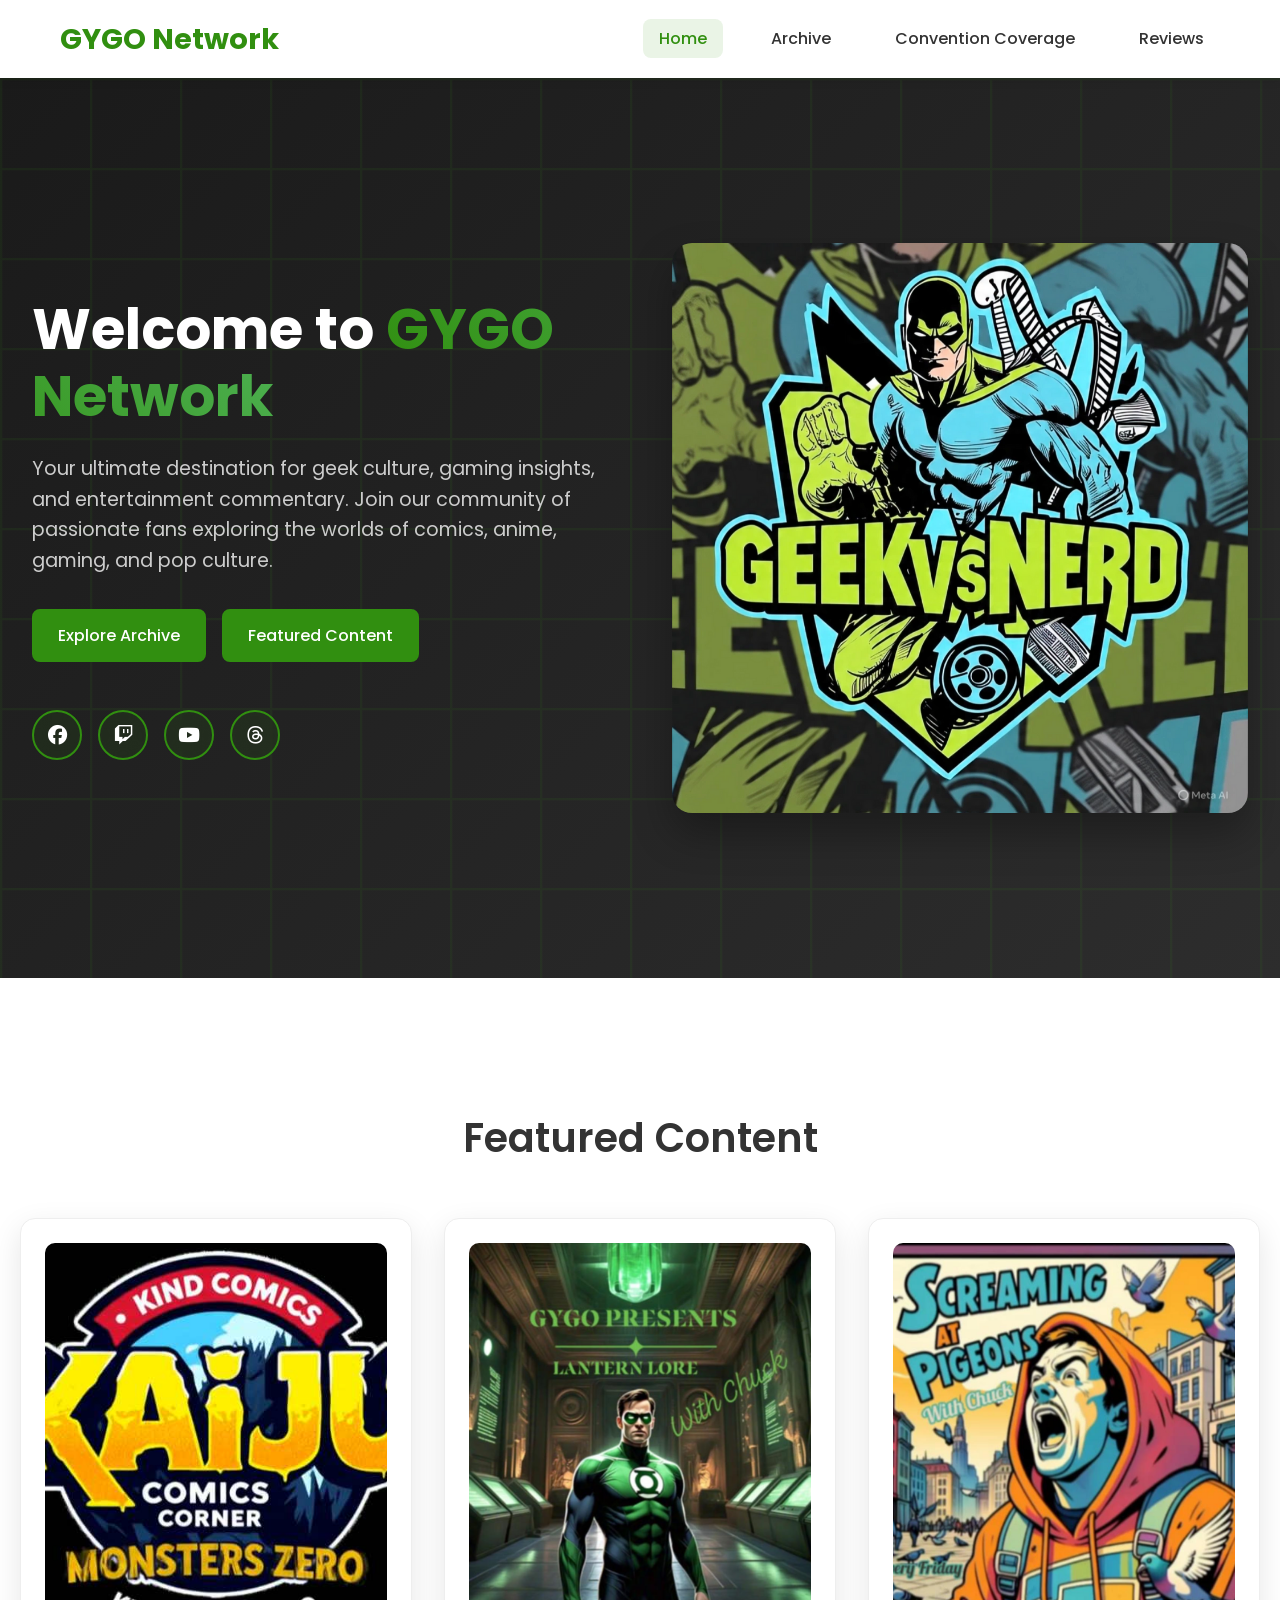
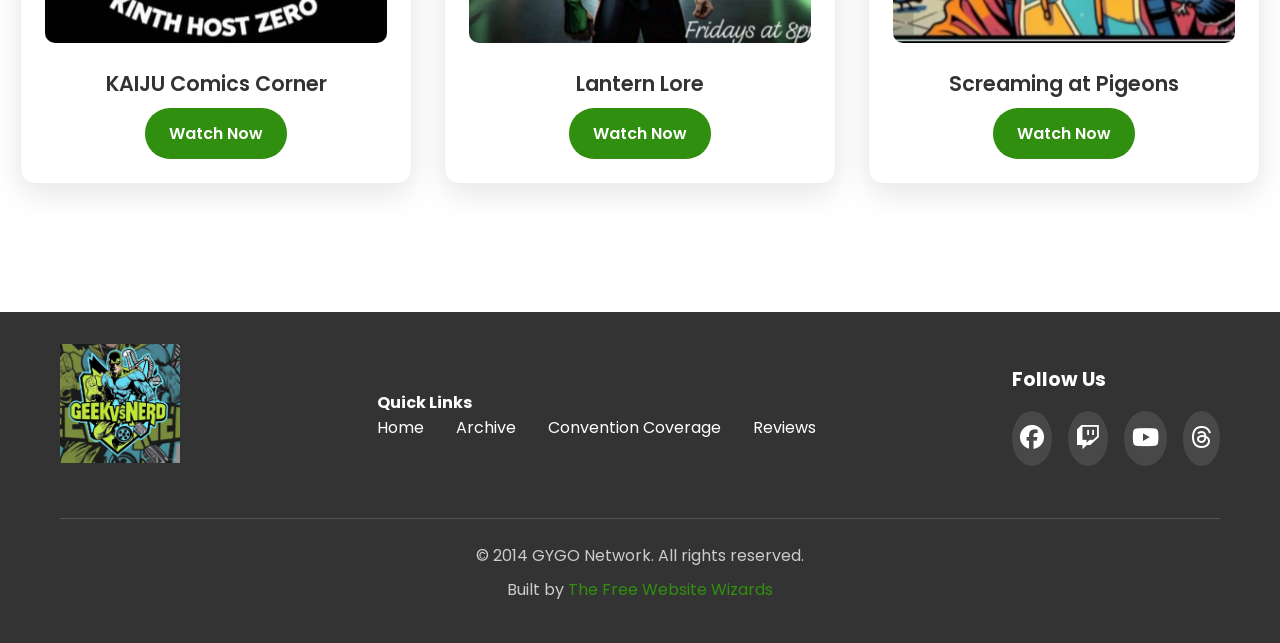
==== index.html @ 62511064 "Website Done" ====
<!DOCTYPE html>
<html lang="en">
<head>
    <meta charset="UTF-8">
    <meta name="viewport" content="width=device-width, initial-scale=1.0">
    <title>GYGO Network - Podcasts • Reviews • Conventions</title>
    <link rel="stylesheet" href="styles.css">
    <link href="https://fonts.googleapis.com/css2?family=Poppins:wght@300;400;600;700&display=swap" rel="stylesheet">
    <!-- Font Awesome 6 Free (brands + solid) -->
    <link href="https://cdnjs.cloudflare.com/ajax/libs/font-awesome/6.5.2/css/all.min.css" rel="stylesheet">
</head>
<body>
    <!-- Header -->
    <header class="header">
        <div class="container">
            <div class="logo">
                <h1>GYGO Network</h1>
            </div>
            <nav class="nav">
                <ul class="nav-list">
                    <li><a href="index.html" class="nav-link active">Home</a></li>
                    <li><a href="archive.html" class="nav-link">Archive</a></li>
                    <li><a href="conventions.html" class="nav-link">Convention Coverage</a></li>
                    <li><a href="reviews.html" class="nav-link">Reviews</a></li>
                </ul>
            </nav>
            <div class="hamburger">
                <span></span>
                <span></span>
                <span></span>
            </div>
        </div>
    </header>

    <!-- Hero Section -->
    <section class="hero">
        <div class="hero-container">
            <div class="hero-left">
                <div class="hero-content">
                    <h1>Welcome to <span class="highlight">GYGO Network</span></h1>
                    <p>Your ultimate destination for geek culture, gaming insights, and entertainment commentary. Join our community of passionate fans exploring the worlds of comics, anime, gaming, and pop culture.</p>
                    <div class="cta-buttons">
                        <a href="archive.html" class="btn btn-primary">Explore Archive</a>
                        <a href="#featured" class="btn btn-secondary">Featured Content</a>
                    </div>
                    <div class="hero-social">
                        <a href="https://www.facebook.com/gygonetwork" target="_blank"><i class="fab fa-facebook"></i></a>
                        <a href="https://www.twitch.tv/gygonetwork" target="_blank"><i class="fab fa-twitch"></i></a>
                        <a href="https://www.youtube.com/@GYGONetwork" target="_blank"><i class="fab fa-youtube"></i></a>
                        <a href="https://www.threads.com/@gygostudio" target="_blank"><i class="fab fa-threads"></i></a>
                    </div>
                </div>
            </div>
            <div class="hero-right">
                <img src="assets/hero.png" alt="GYGO Network Hero" class="hero-image">
            </div>
        </div>
    </section>

    <!-- Featured Section -->
    <section id="featured" class="featured">
        <div class="container">
            <h2>Featured Content</h2>
            <div class="featured-grid">
                <div class="featured-card">
                    <div class="card-image">
                        <img src="assets/1.png" alt="KAIJU Comics Corner">
                    </div>
                    <h3>KAIJU Comics Corner</h3>
                    <a href="#" class="card-link">Watch Now</a>
                </div>
                <div class="featured-card">
                    <div class="card-image">
                        <img src="assets/2.png" alt="Lantern Lore">
                    </div>
                    <h3>Lantern Lore</h3>
                    <a href="#" class="card-link">Watch Now</a>
                </div>
                <div class="featured-card">
                    <div class="card-image">
                        <img src="assets/3.png" alt="Screaming at Pigeons">
                    </div>
                    <h3>Screaming at Pigeons</h3>
                    <a href="#" class="card-link">Watch Now</a>
                </div>
            </div>
        </div>
    </section>

    <!-- Footer -->
    <footer class="footer">
        <div class="container">
            <div class="footer-content">
                <div class="footer-hero">
                    <img src="assets/hero.png" alt="GYGO Network" class="footer-logo">
                </div>
                <div class="footer-links">
                    <h4>Quick Links</h4>
                    <nav class="footer-nav">
                        <a href="index.html">Home</a>
                        <a href="archive.html">Archive</a>
                        <a href="conventions.html">Convention Coverage</a>
                        <a href="reviews.html">Reviews</a>
                    </nav>
                </div>
                <div class="footer-social">
                    <h4>Follow Us</h4>
                    <div class="social-icons">
                        <a href="https://www.facebook.com/gygonetwork" target="_blank"><i class="fab fa-facebook"></i></a>
                        <a href="https://www.twitch.tv/gygonetwork" target="_blank"><i class="fab fa-twitch"></i></a>
                        <a href="https://www.youtube.com/@GYGONetwork" target="_blank"><i class="fab fa-youtube"></i></a>
                        <a href="https://www.threads.com/@gygostudio" target="_blank"><i class="fab fa-threads"></i></a>
                    </div>
                </div>
            </div>
            <div class="footer-bottom">
                <p>&copy; 2014 GYGO Network. All rights reserved.</p>
                <p class="footer-attribution">Built by <a href="https://thefreewebsitewizards.com/?fbclid=PAZXh0bgNhZW0CMTEAAad0Jm-GNlXnPPJ1LVG1DBVBoUGdRHC5m3FFwUqGHjUfujAnDPDhsINN8mAv1A_aem_owWh2qpkEErFPYCqV9cPEg" target="_blank">The Free Website Wizards</a></p>
            </div>
        </div>
    </footer>

    <script src="script.js"></script>
</body>
</html>
---- styles.css ----
/* Ensure Font Awesome icons load properly */
@import url('https://cdnjs.cloudflare.com/ajax/libs/font-awesome/5.15.4/css/all.min.css');

/* Performance Optimizations */
.video-grid {
    contain: layout style paint;
    transform: translateZ(0); /* Force GPU acceleration */
}

.video-card {
    contain: layout style paint;
    will-change: transform;
    backface-visibility: hidden;
}

/* Video Thumbnail Styles */
.video-thumbnail {
    position: relative;
    width: 100%;
    height: 100%;
    cursor: pointer;
    border-radius: 8px;
    overflow: hidden;
    transition: transform 0.3s ease;
    background: #f0f0f0;
}

.video-thumbnail:hover {
    transform: scale(1.02);
}

.video-thumbnail img {
    width: 100%;
    height: 100%;
    object-fit: cover;
    display: block;
    transition: opacity 0.3s ease;
}

.play-button {
    position: absolute;
    top: 50%;
    left: 50%;
    transform: translate(-50%, -50%);
    opacity: 0.9;
    transition: all 0.3s ease;
    filter: drop-shadow(0 4px 8px rgba(0, 0, 0, 0.3));
    pointer-events: none;
}

.video-thumbnail:hover .play-button {
    opacity: 1;
    transform: translate(-50%, -50%) scale(1.1);
}

.play-button svg {
    width: 68px;
    height: 48px;
}

/* Fallback placeholder styles */
.video-placeholder-fallback {
    width: 100%;
    height: 100%;
    min-height: 200px;
    border-radius: 8px;
    overflow: hidden;
    transition: transform 0.3s ease;
}

.video-placeholder-fallback:hover {
    transform: scale(1.02);
}

/* Fade-in animation for filtered content */
@keyframes fadeIn {
    from {
        opacity: 0;
        transform: translateY(20px);
    }
    to {
        opacity: 1;
        transform: translateY(0);
    }
}

.fade-in {
    animation: fadeIn 0.3s ease-out;
}

/* Reset and Base Styles */
* {
    margin: 0;
    padding: 0;
    box-sizing: border-box;
}

body {
    font-family: 'Poppins', sans-serif;
    line-height: 1.6;
    color: #333;
    background-color: #ffffff;
}

.container {
    max-width: 1200px;
    margin: 0 auto;
    padding: 0 20px;
}

/* Header Styles */
.header {
    background-color: #ffffff;
    box-shadow: 0 2px 10px rgba(0, 0, 0, 0.1);
    position: sticky;
    top: 0;
    z-index: 1000;
}

.header .container {
    display: flex;
    justify-content: space-between;
    align-items: center;
    padding: 1rem 20px;
}

.logo h1 {
    color: #318f10;
    font-weight: 700;
    font-size: 1.8rem;
}

.nav-list {
    display: flex;
    list-style: none;
    gap: 2rem;
}

.nav-link {
    text-decoration: none;
    color: #333;
    font-weight: 500;
    transition: color 0.3s ease;
    padding: 0.5rem 1rem;
    border-radius: 8px;
}

.nav-link:hover,
.nav-link.active {
    color: #318f10;
    background-color: rgba(49, 143, 16, 0.1);
}

.hamburger {
    display: none;
    flex-direction: column;
    cursor: pointer;
    gap: 4px;
}

.hamburger span {
    width: 25px;
    height: 3px;
    background-color: #318f10;
    transition: 0.3s;
    border-radius: 2px;
}

/* Hero Section */
.hero {
    height: 100vh;
    background: linear-gradient(135deg, #1a1a1a 0%, #2d2d2d 100%);
    color: white;
    position: relative;
    overflow: hidden;
    display: flex;
    align-items: center;
}

.hero::before {
    content: '';
    position: absolute;
    top: 0;
    left: 0;
    right: 0;
    bottom: 0;
    background: url('data:image/svg+xml,<svg xmlns="http://www.w3.org/2000/svg" viewBox="0 0 100 100"><defs><pattern id="grid" width="10" height="10" patternUnits="userSpaceOnUse"><path d="M 10 0 L 0 0 0 10" fill="none" stroke="%23318f10" stroke-width="0.5" opacity="0.1"/></pattern></defs><rect width="100" height="100" fill="url(%23grid)"/></svg>');
    z-index: 1;
}

.hero-container {
    display: flex;
    width: 100%;
    height: 100%;
    position: relative;
    z-index: 2;
}

.hero-left {
    flex: 1;
    display: flex;
    align-items: center;
    justify-content: center;
    padding: 2rem;
}

.hero-right {
    flex: 1;
    display: flex;
    align-items: center;
    justify-content: center;
    padding: 2rem;
}

.hero-content {
    max-width: 600px;
    text-align: left;
}

.hero-content h1 {
    font-size: 3.5rem;
    font-weight: 700;
    margin-bottom: 1.5rem;
    line-height: 1.2;
}

.hero-content .highlight {
    background: linear-gradient(45deg, #318f10, #4CAF50);
    -webkit-background-clip: text;
    -webkit-text-fill-color: transparent;
    background-clip: text;
}

.hero-content p {
    font-size: 1.2rem;
    margin-bottom: 2rem;
    color: #cccccc;
    line-height: 1.6;
}

.cta-buttons {
    display: flex;
    gap: 1rem;
    margin-bottom: 3rem;
    flex-wrap: wrap;
}

.btn {
    padding: 1rem 2rem;
    border-radius: 50px;
    text-decoration: none;
    font-weight: 600;
    transition: all 0.3s ease;
    display: inline-block;
}

.btn-primary {
    background: #318f10;
    color: white;
    border: 2px solid #318f10;
}

.btn-primary:hover {
    background: transparent;
    transform: translateY(-3px);
    box-shadow: 0 10px 25px rgba(49, 143, 16, 0.3);
}

.btn-secondary {
    background: transparent;
    color: white;
    border: 2px solid #318f10;
}

.btn-secondary:hover {
    background: #318f10;
    transform: translateY(-3px);
    box-shadow: 0 10px 25px rgba(49, 143, 16, 0.3);
}

.hero-social {
    display: flex;
    gap: 1rem;
}

.hero-social a {
    display: flex;
    align-items: center;
    justify-content: center;
    width: 50px;
    height: 50px;
    background: rgba(49, 143, 16, 0.1);
    border: 2px solid #318f10;
    border-radius: 50%;
    color: white;
    text-decoration: none;
    transition: all 0.3s ease;
    backdrop-filter: blur(10px);
}

.hero-social a:hover {
    background: #318f10;
    transform: translateY(-3px);
    box-shadow: 0 10px 25px rgba(49, 143, 16, 0.3);
}

.hero-social i {
    font-size: 1.2rem;
}

.hero-image {
    max-width: 100%;
    height: auto;
    border-radius: 20px;
    box-shadow: 0 20px 40px rgba(0, 0, 0, 0.3);
}

/* Featured Section */
.featured {
    padding: 8rem 0 4rem;
    background-color: #ffffff;
}

.featured .container {
  max-width: 1600px !important;
}

.featured h2 {
    text-align: center;
    font-size: 2.5rem;
    color: #333;
    margin-bottom: 3rem;
    font-weight: 600;
}

.featured-grid {
    display: grid;
    grid-template-columns: repeat(auto-fit, minmax(300px, 1fr));
    gap: 2rem;
    margin-top: 2rem;
}

.featured-card {
    background: white;
    border-radius: 15px;
    overflow: hidden;
    box-shadow: 0 10px 30px rgba(0, 0, 0, 0.1);
    transition: all 0.3s ease;
    border: 1px solid #eee;
    text-align: center;
    padding: 1.5rem;
}

.featured-card:hover {
    transform: translateY(-10px);
    box-shadow: 0 20px 40px rgba(0, 0, 0, 0.15);
}

.card-image {
    margin-bottom: 1rem;
}

.card-image img {
    width: 100%;
    height: 400px;
    object-fit: cover;
    border-radius: 10px;
}

.featured-card h3 {
    font-size: 1.3rem;
    margin-bottom: 0.5rem;
    color: #333;
    font-weight: 600;
}

.featured-card p {
    color: #666;
    margin-bottom: 1rem;
    line-height: 1.6;
}

.card-link {
    background: #318f10;
    color: white;
    padding: 0.8rem 1.5rem;
    border-radius: 25px;
    text-decoration: none;
    font-weight: 600;
    transition: all 0.3s ease;
    display: inline-block;
}

.card-link:hover {
    background: #2a7a0e;
    transform: translateY(-2px);
    color: white;
}

.btn {
    display: inline-block;
    background-color: #318f10;
    color: #ffffff;
    padding: 0.75rem 1.5rem;
    text-decoration: none;
    border-radius: 8px;
    font-weight: 500;
    transition: all 0.3s ease;
    border: 2px solid #318f10;
}

.btn:hover {
    background-color: #2a7a0e;
    transform: translateY(-2px);
    box-shadow: 0 4px 15px rgba(49, 143, 16, 0.3);
}

/* Footer */
.footer {
    background-color: #333;
    color: #ffffff;
    padding: 2rem 0;
    margin-top: 4rem;
}

.footer-content {
    display: flex;
    justify-content: space-between;
    align-items: center;
    flex-wrap: wrap;
    gap: 1rem;
}

.footer-nav {
    display: flex;
    gap: 2rem;
}

.footer-nav a {
    color: #ffffff;
    text-decoration: none;
    transition: color 0.3s ease;
}

.footer-nav a:hover {
    color: #318f10;
}

.footer-logo {
    max-width: 120px;
    height: auto;
    margin-bottom: 1rem;
}

.footer-bottom {
    text-align: center;
    margin-top: 2rem;
    padding-top: 1rem;
    border-top: 1px solid #555;
}

.footer-bottom p {
    margin: 0.5rem 0;
    color: #ccc;
}

.footer-attribution a {
    color: #318f10;
    text-decoration: none;
}

.footer-attribution a:hover {
    color: #2a7a0e;
    text-decoration: underline;
}

.footer-social h4 {
    font-size: 1.2rem;
    margin-bottom: 1rem;
    color: #ffffff;
}

.social-icons {
    display: flex;
    gap: 1rem;
    justify-content: center;
}

.social-icons a {
    color: #ffffff;
    font-size: 1.5rem;
    transition: all 0.3s ease;
    padding: 0.5rem;
    border-radius: 50%;
    background-color: rgba(255, 255, 255, 0.1);
}

.social-icons a:hover {
    color: #318f10;
    background-color: rgba(49, 143, 16, 0.2);
    transform: translateY(-2px);
}

/* Mobile Responsive */
@media (max-width: 768px) {
    .hamburger {
        display: flex;
    }
    
    .nav {
        position: absolute;
        top: 100%;
        left: 0;
        width: 100%;
        background-color: #ffffff;
        box-shadow: 0 2px 10px rgba(0, 0, 0, 0.1);
        transform: translateY(-100%);
        opacity: 0;
        visibility: hidden;
        transition: all 0.3s ease;
    }
    
    .nav.active {
        transform: translateY(0);
        opacity: 1;
        visibility: visible;
    }
    
    .nav-list {
        flex-direction: column;
        padding: 1rem 0;
        gap: 0;
    }
    
    .nav-link {
        display: block;
        padding: 1rem 2rem;
        border-radius: 0;
    }
    
    .hero-container {
        flex-direction: column-reverse;
        text-align: center;
    }
    
    .hero-left, .hero-right {
        flex: none;
        padding: 1rem;
    }
    
    .hero-content {
        text-align: center;
        max-width: 100%;
    }
    
    .hero-content h1 {
        font-size: 2.5rem;
    }
    
    .hero-content p {
        font-size: 1rem;
    }
    
    .cta-buttons {
        justify-content: center;
    }
    
    .hero-social {
        justify-content: center;
    }
    
    .hero-image {
        max-width: 80%;
        margin-top: 2rem;
    }
    
    .hero-logo h1 {
        font-size: 2.5rem;
    }
    
    .tagline {
        font-size: 1.2rem;
    }
    
    .social-media {
        gap: 1rem;
    }
    
    .social-link {
        min-width: 100px;
        padding: 1rem;
    }
    
    .social-link i {
        font-size: 1.5rem;
    }
    
    .featured h2 {
        font-size: 2rem;
    }
    
    .featured-grid {
        grid-template-columns: 1fr;
        gap: 1.5rem;
    }
    
    .footer-content {
        flex-direction: column;
        text-align: center;
    }
    
    .footer-nav {
        flex-direction: column;
        gap: 1rem;
    }
    
    .footer-logo {
        max-width: 80px;
        margin-bottom: 0.5rem;
    }
    
    .footer-content {
        flex-direction: column;
        text-align: center;
        gap: 1.5rem;
    }
    
    .footer-social, .footer-links {
        text-align: center;
    }
}

@media (max-width: 480px) {
    .container {
        padding: 0 15px;
    }
    
    .hero {
        padding: 2rem 0;
        height: auto;
    }
    
    .hero-logo h1 {
        font-size: 2rem;
    }
    
    .tagline {
        font-size: 1rem;
    }
    
    .social-media {
        grid-template-columns: repeat(2, 1fr);
        gap: 1rem;
    }
    
    .featured {
        padding: 2rem 0;
    }
    
    .featured h2 {
        font-size: 1.8rem;
    }
}

/* Animation for hamburger menu */
.hamburger.active span:nth-child(1) {
    transform: rotate(45deg) translate(5px, 5px);
}

.hamburger.active span:nth-child(2) {
    opacity: 0;
}

.hamburger.active span:nth-child(3) {
    transform: rotate(-45deg) translate(7px, -6px);
}

/* Page Hero Styles */
.page-hero {
    background: linear-gradient(135deg, #318f10 0%, #2a7a0e 100%);
    color: #ffffff;
    padding: 3rem 0;
    text-align: center;
}

.page-hero h1 {
    font-size: 2.5rem;
    font-weight: 700;
    margin-bottom: 1rem;
}

.page-hero p {
    font-size: 1.2rem;
    opacity: 0.9;
}

/* Breadcrumb Styles */
.breadcrumb {
    background-color: #f8f9fa;
    padding: 1rem 0;
}

.breadcrumb-nav {
    display: flex;
    align-items: center;
    gap: 0.5rem;
    font-size: 0.9rem;
}

.breadcrumb-nav a {
    color: #318f10;
    text-decoration: none;
    transition: color 0.3s ease;
}

.breadcrumb-nav a:hover {
    color: #2a7a0e;
}

.breadcrumb-nav span {
    color: #666;
}

/* Archive Categories Styles */
.archive-categories {
    padding: 4rem 0;
}

.categories-grid {
    display: grid;
    grid-template-columns: repeat(auto-fit, minmax(280px, 1fr));
    gap: 2rem;
    margin-top: 2rem;
}

.category-card {
    background-color: #ffffff;
    border-radius: 12px;
    box-shadow: 0 4px 20px rgba(0, 0, 0, 0.1);
    padding: 2rem;
    text-align: center;
    text-decoration: none;
    color: #333;
    transition: all 0.3s ease;
    border: 2px solid transparent;
}

.category-card:hover {
    transform: translateY(-8px);
    box-shadow: 0 8px 30px rgba(49, 143, 16, 0.15);
    border-color: #318f10;
    color: #333;
}

.category-icon {
    width: 80px;
    height: 80px;
    background-color: #318f10;
    border-radius: 50%;
    display: flex;
    align-items: center;
    justify-content: center;
    margin: 0 auto 1.5rem;
    transition: all 0.3s ease;
}

.category-card:hover .category-icon {
    background-color: #2a7a0e;
    transform: scale(1.1);
}

.category-icon i {
    font-size: 2rem;
    color: #ffffff;
}

.category-card h3 {
    font-size: 1.5rem;
    font-weight: 600;
    margin-bottom: 1rem;
}

.category-card p {
    color: #666;
    margin-bottom: 1.5rem;
    line-height: 1.5;
}

.category-count {
    display: inline-block;
    background-color: #318f10;
    color: #ffffff;
    padding: 0.5rem 1rem;
    border-radius: 20px;
    font-size: 0.9rem;
    font-weight: 500;
}

.podcast-video-section {
    padding: 0 0 4rem;
}

/* Video Section Styles */
.video-section {
    padding: 4rem 0;
}

.video-grid {
    display: grid;
    grid-template-columns: repeat(auto-fit, minmax(350px, 1fr));
    gap: 2rem;
    margin-top: 2rem;
}

.video-card {
    background-color: #ffffff;
    border-radius: 12px;
    box-shadow: 0 4px 20px rgba(0, 0, 0, 0.1);
    overflow: hidden;
    transition: all 0.3s ease;
}

.video-card:hover {
    transform: translateY(-5px);
    box-shadow: 0 8px 30px rgba(49, 143, 16, 0.15);
}

.video-wrapper {
    position: relative;
    width: 100%;
    height: 200px;
}

.video-wrapper iframe {
    width: 100%;
    height: 100%;
    border: none;
}

.video-embed {
    position: relative;
    width: 100%;
    height: 200px;
    overflow: hidden;
}

.video-embed iframe {
    width: 100%;
    height: 100%;
    border: none;
    object-fit: cover;
}

.video-info {
    padding: 1.5rem;
}

.video-info h4 {
    font-size: 1.2rem;
    font-weight: 600;
    margin-bottom: 0.5rem;
    color: #333;
}

.video-date {
    color: #318f10;
    font-size: 0.9rem;
    font-weight: 500;
    margin-bottom: 1rem;
}

.video-description {
    color: #666;
    line-height: 1.5;
    margin-bottom: 1rem;
}

.video-stats {
    display: flex;
    gap: 1rem;
    font-size: 0.9rem;
    color: #666;
}

.video-stats span {
    display: flex;
    align-items: center;
    gap: 0.3rem;
}

/* Recent Episodes Styles */
.recent-episodes {
    background-color: #f8f9fa;
    padding: 4rem 0;
}

.recent-episodes h2 {
    text-align: center;
    font-size: 2rem;
    margin-bottom: 3rem;
    color: #333;
}

.episodes-grid {
    display: grid;
    grid-template-columns: repeat(auto-fit, minmax(300px, 1fr));
    gap: 2rem;
}

.episode-card {
    background-color: #ffffff;
    border-radius: 12px;
    box-shadow: 0 4px 20px rgba(0, 0, 0, 0.1);
    overflow: hidden;
    transition: all 0.3s ease;
}

.episode-card:hover {
    transform: translateY(-5px);
    box-shadow: 0 8px 30px rgba(49, 143, 16, 0.15);
}

.episode-thumbnail {
    position: relative;
    overflow: hidden;
}

.episode-thumbnail img {
    width: 100%;
    height: 200px;
    object-fit: cover;
    transition: transform 0.3s ease;
}

.episode-card:hover .episode-thumbnail img {
    transform: scale(1.05);
}

.play-button {
    position: absolute;
    top: 50%;
    left: 50%;
    transform: translate(-50%, -50%);
    width: 60px;
    height: 60px;
    background-color: rgba(49, 143, 16, 0.9);
    border-radius: 50%;
    display: flex;
    align-items: center;
    justify-content: center;
    color: #ffffff;
    font-size: 1.5rem;
    transition: all 0.3s ease;
}

.episode-card:hover .play-button {
    background-color: #318f10;
    transform: translate(-50%, -50%) scale(1.1);
}

.episode-info {
    padding: 1.5rem;
}

.episode-info h4 {
    font-size: 1.2rem;
    font-weight: 600;
    margin-bottom: 0.5rem;
    color: #333;
}

.episode-date {
    color: #318f10;
    font-size: 0.9rem;
    font-weight: 500;
    margin-bottom: 1rem;
}

.episode-description {
    color: #666;
    line-height: 1.5;
}

/* Convention Gallery Styles */
.convention-gallery {
    padding: 4rem 0;
}

.convention-section {
    margin-bottom: 4rem;
}

.convention-section h2 {
    font-size: 2rem;
    color: #333;
    margin-bottom: 2rem;
    text-align: center;
}

.gallery-grid {
    display: grid;
    grid-template-columns: repeat(auto-fit, minmax(300px, 1fr));
    gap: 2rem;
}

.gallery-card {
    position: relative;
    overflow: hidden;
    transition: all 0.3s ease;
    cursor: pointer;
}

.gallery-card:hover {
    transform: translateY(-5px);
    box-shadow: 0 8px 30px rgba(49, 143, 16, 0.15);
}

.gallery-card img {
    border-radius: 12px;
    width: 100%;
    height: 450px;
    object-fit: cover;
    transition: transform 0.3s ease;
}

.gallery-overlay {
    position: absolute;
    bottom: 0;
    left: 0;
    right: 0;
    background: linear-gradient(transparent, rgba(0, 0, 0, 0.8));
    color: #ffffff;
    padding: 2rem 1.5rem 1.5rem;
    transform: translateY(100%);
    transition: transform 0.3s ease;
}

.gallery-card:hover .gallery-overlay {
    transform: translateY(0);
}

.gallery-overlay h3 {
    font-size: 1.3rem;
    font-weight: 600;
    margin-bottom: 0.5rem;
}

.gallery-overlay p {
    margin-bottom: 1rem;
    opacity: 0.9;
}

.view-gallery-btn {
    background-color: #318f10;
    color: #ffffff;
    border: none;
    padding: 0.75rem 1.5rem;
    border-radius: 8px;
    font-weight: 500;
    cursor: pointer;
    transition: all 0.3s ease;
}

.view-gallery-btn:hover {
    background-color: #2a7a0e;
    transform: translateY(-2px);
}

/* Featured Cosplayers Styles */
.featured-cosplayers {
    background-color: #f8f9fa;
    padding: 4rem 0;
}

.featured-cosplayers h2 {
    text-align: center;
    font-size: 2rem;
    margin-bottom: 3rem;
    color: #333;
}

.cosplayer-grid {
    display: grid;
    grid-template-columns: repeat(auto-fit, minmax(200px, 1fr));
    gap: 2rem;
}

.cosplayer-card {
    background-color: #ffffff;
    border-radius: 12px;
    box-shadow: 0 4px 20px rgba(0, 0, 0, 0.1);
    overflow: hidden;
    text-align: center;
    transition: all 0.3s ease;
}

.cosplayer-card:hover {
    transform: translateY(-5px);
    box-shadow: 0 8px 30px rgba(49, 143, 16, 0.15);
}

.cosplayer-card img {
    width: 100%;
    height: 250px;
    object-fit: cover;
}

.cosplayer-info {
    padding: 1.5rem;
}

.cosplayer-info h3 {
    font-size: 1.1rem;
    font-weight: 600;
    margin-bottom: 0.5rem;
    color: #333;
}

.cosplayer-info p {
    color: #666;
    margin-bottom: 1rem;
}

.cosplayer-social {
    display: flex;
    justify-content: center;
    gap: 1rem;
}

.cosplayer-social a {
    color: #318f10;
    font-size: 1.2rem;
    transition: color 0.3s ease;
}

.cosplayer-social a:hover {
    color: #2a7a0e;
}

/* Reviews Page Styles */
.filter-section {
    background-color: #f8f9fa;
    padding: 2rem 0;
}

.filter-buttons {
    display: flex;
    justify-content: center;
    gap: 1rem;
    flex-wrap: wrap;
}

.filter-btn {
    background-color: #ffffff;
    color: #333;
    border: 2px solid #e9ecef;
    padding: 0.75rem 1.5rem;
    border-radius: 25px;
    font-weight: 500;
    cursor: pointer;
    transition: all 0.3s ease;
}

.filter-btn:hover,
.filter-btn.active {
    background-color: #318f10;
    color: #ffffff;
    border-color: #318f10;
}

.reviews-section {
    padding: 4rem 0;
}

.reviews-grid {
    display: grid;
    grid-template-columns: repeat(auto-fit, minmax(300px, 1fr));
    gap: 2rem;
}

.review-card {
    background-color: #ffffff;
    border-radius: 12px;
    box-shadow: 0 4px 20px rgba(0, 0, 0, 0.1);
    overflow: hidden;
    transition: all 0.3s ease;
}

.review-card:hover {
    transform: translateY(-5px);
    box-shadow: 0 8px 30px rgba(49, 143, 16, 0.15);
}

.review-image {
    position: relative;
    overflow: hidden;
}

.review-image img {
    width: 100%;
    height: 300px;
    object-fit: cover;
    transition: transform 0.3s ease;
}

.review-card:hover .review-image img {
    transform: scale(1.05);
}

.rating-badge {
    position: absolute;
    top: 1rem;
    right: 1rem;
    background-color: rgba(49, 143, 16, 0.9);
    color: #ffffff;
    padding: 0.5rem;
    border-radius: 8px;
    text-align: center;
    min-width: 60px;
}

.rating {
    display: block;
    font-size: 1.2rem;
    font-weight: 700;
    margin-bottom: 0.25rem;
}

.stars {
    font-size: 0.8rem;
}

.review-content {
    padding: 1.5rem;
}

.review-meta {
    display: flex;
    justify-content: space-between;
    align-items: center;
    margin-bottom: 1rem;
    font-size: 0.9rem;
}

.category {
    background-color: #318f10;
    color: #ffffff;
    padding: 0.25rem 0.75rem;
    border-radius: 15px;
    font-weight: 500;
}

.date {
    color: #666;
}

.review-content h3 {
    font-size: 1.3rem;
    font-weight: 600;
    margin-bottom: 1rem;
    color: #333;
    line-height: 1.3;
}

.review-content p {
    color: #666;
    line-height: 1.6;
    margin-bottom: 1.5rem;
}

.read-more-btn {
    display: inline-block;
    background-color: #318f10;
    color: #ffffff;
    padding: 0.75rem 1.5rem;
    text-decoration: none;
    border-radius: 8px;
    font-weight: 500;
    transition: all 0.3s ease;
}

.read-more-btn:hover {
    background-color: #2a7a0e;
    transform: translateY(-2px);
    box-shadow: 0 4px 15px rgba(49, 143, 16, 0.3);
}

/* Lightbox Styles */
.lightbox {
    display: none;
    position: fixed;
    top: 0;
    left: 0;
    width: 100%;
    height: 100%;
    background-color: rgba(0, 0, 0, 0.9);
    z-index: 2000;
}

.lightbox-content {
    position: relative;
    width: 90%;
    max-width: 1200px;
    margin: 2rem auto;
    background-color: #ffffff;
    border-radius: 12px;
    overflow: hidden;
}

.close-lightbox {
    position: absolute;
    top: 1rem;
    right: 1rem;
    font-size: 2rem;
    color: #333;
    cursor: pointer;
    z-index: 2001;
    background-color: rgba(255, 255, 255, 0.9);
    width: 40px;
    height: 40px;
    border-radius: 50%;
    display: flex;
    align-items: center;
    justify-content: center;
}

.lightbox-gallery {
    padding: 2rem;
}

.lightbox-gallery h3 {
    font-size: 1.8rem;
    margin-bottom: 2rem;
    color: #333;
    text-align: center;
}

.lightbox-images {
    display: grid;
    grid-template-columns: repeat(auto-fit, minmax(200px, 1fr));
    gap: 1rem;
    max-height: 70vh;
    overflow-y: auto;
}

.lightbox-images img {
    width: 100%;
    height: 200px;
    object-fit: cover;
    border-radius: 8px;
    cursor: pointer;
    transition: transform 0.3s ease;
}

.lightbox-images img:hover {
    transform: scale(1.05);
}

/* Filter Section Styles */
.podcast-filter-section {
    padding: 2rem 0;
}

/* Filter Section Styles */
.filter-section {
    background-color: #f8f9fa;
    padding: 2rem 0;
    border-bottom: 1px solid #e9ecef;
}

.filter-buttons {
    display: flex;
    justify-content: center;
    gap: 1rem;
    flex-wrap: wrap;
}

.filter-btn {
    background-color: #ffffff;
    border: 2px solid #318f10;
    color: #318f10;
    padding: 0.75rem 1.5rem;
    border-radius: 25px;
    font-weight: 600;
    font-size: 0.9rem;
    cursor: pointer;
    transition: all 0.3s ease;
    text-transform: uppercase;
    letter-spacing: 0.5px;
}

.filter-btn:hover {
    background-color: #318f10;
    color: #ffffff;
    transform: translateY(-2px);
    box-shadow: 0 4px 12px rgba(49, 143, 16, 0.3);
}

.filter-btn.active {
    background-color: #318f10;
    color: #ffffff;
    box-shadow: 0 4px 12px rgba(49, 143, 16, 0.4);
}

.filter-btn.active:hover {
    background-color: #2a7a0e;
    transform: translateY(-1px);
}

/* Mobile responsiveness for filter buttons */
@media (max-width: 768px) {
    .filter-buttons {
        gap: 0.5rem;
    }
    
    .filter-btn {
        padding: 0.6rem 1.2rem;
        font-size: 0.8rem;
    }
}

/* Video Thumbnail Performance Optimization */
.video-thumbnail {
    position: relative;
    width: 100%;
    height: 100%;
    cursor: pointer;
    border-radius: 8px;
    overflow: hidden;
    transition: transform 0.3s ease;
}

.video-thumbnail:hover {
    transform: scale(1.02);
}

.video-thumbnail img {
    width: 100%;
    height: 100%;
    object-fit: cover;
    display: block;
}

.play-button-1 {
    position: absolute;
    top: 50%;
    left: 50%;
    transform: translate(-50%, -50%);
    opacity: 0.9;
    transition: all 0.3s ease;
    filter: drop-shadow(0 4px 8px rgba(0, 0, 0, 0.3));
}

.video-thumbnail:hover .play-button-1 {
    opacity: 1;
    transform: translate(-50%, -50%) scale(1.1);
}

.play-button-1 svg {
    width: 68px;
    height: 48px;
}

/* Optimize video grid for better performance */
.video-grid {
    contain: layout style paint;
}

.video-card {
    contain: layout style paint;
    will-change: transform;
}

/* Reduce repaints during filtering */
.video-card[style*="display: none"] {
    display: none !important;
}
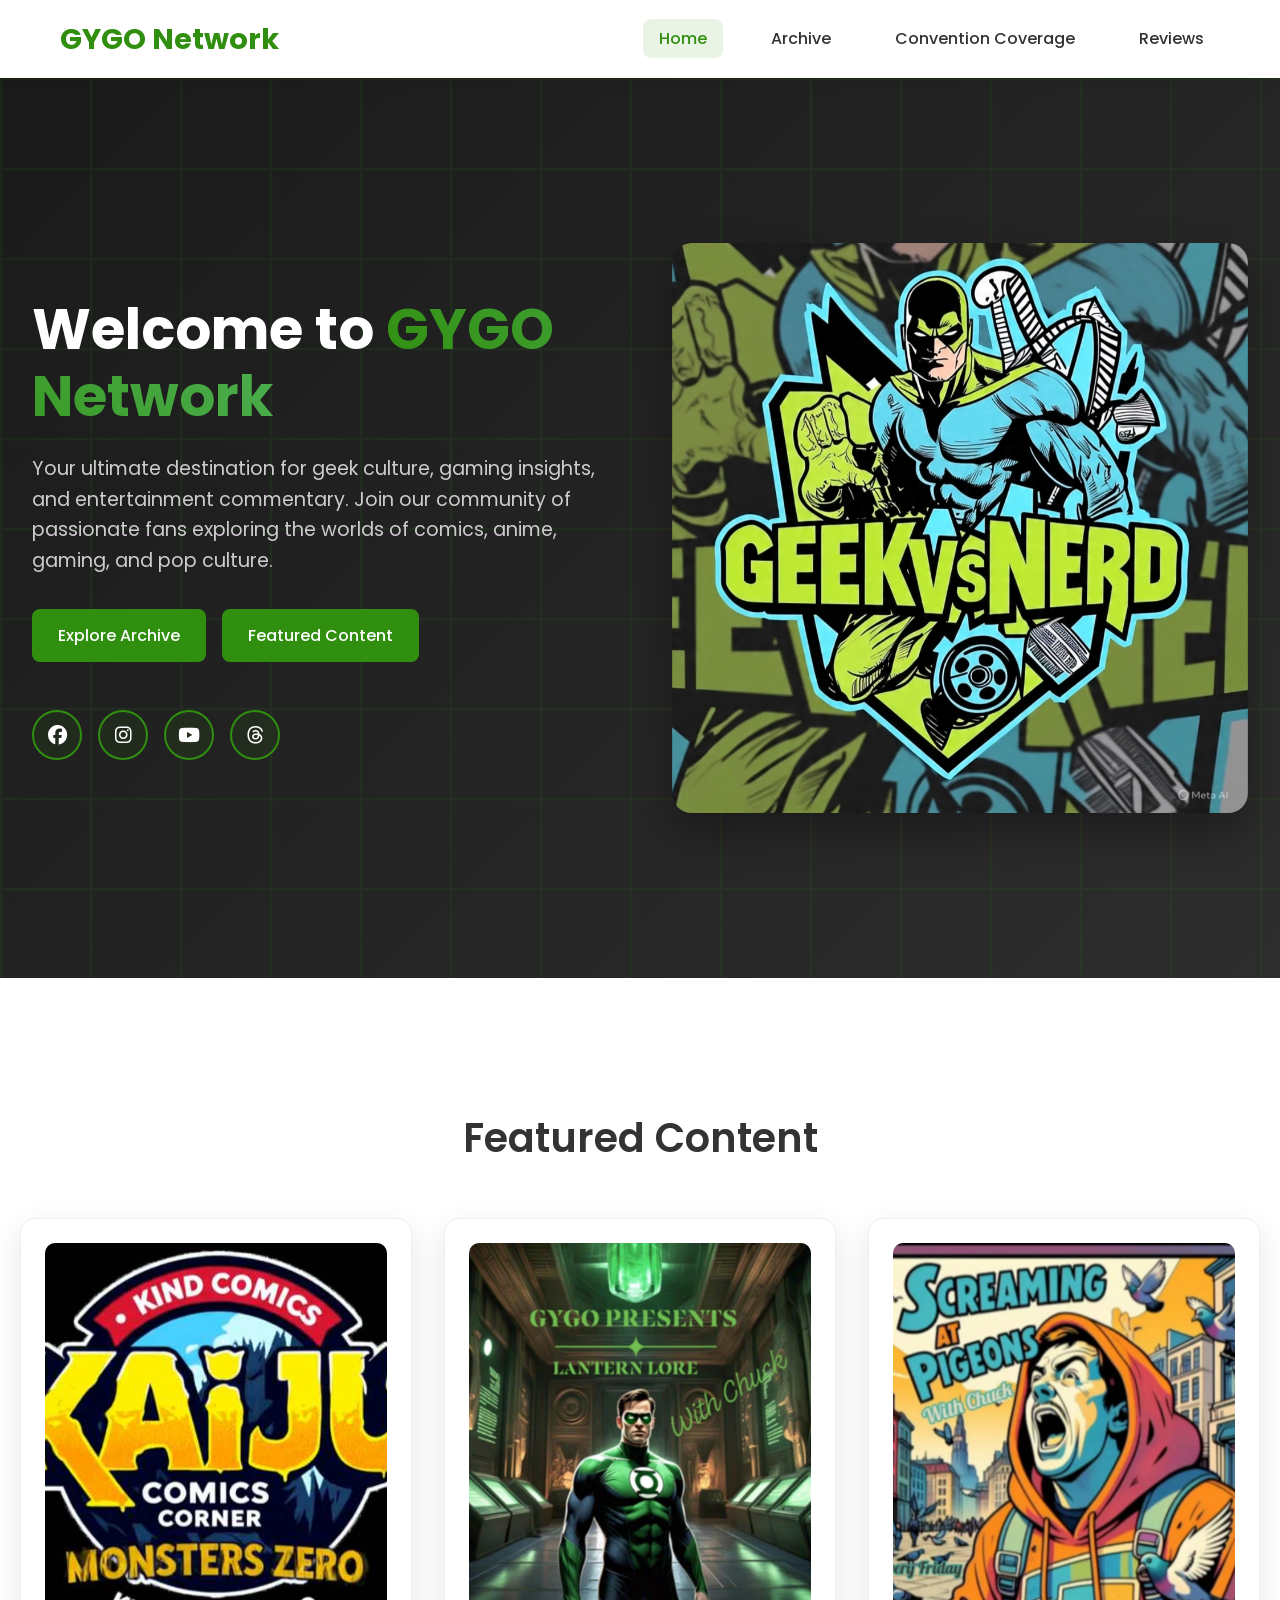
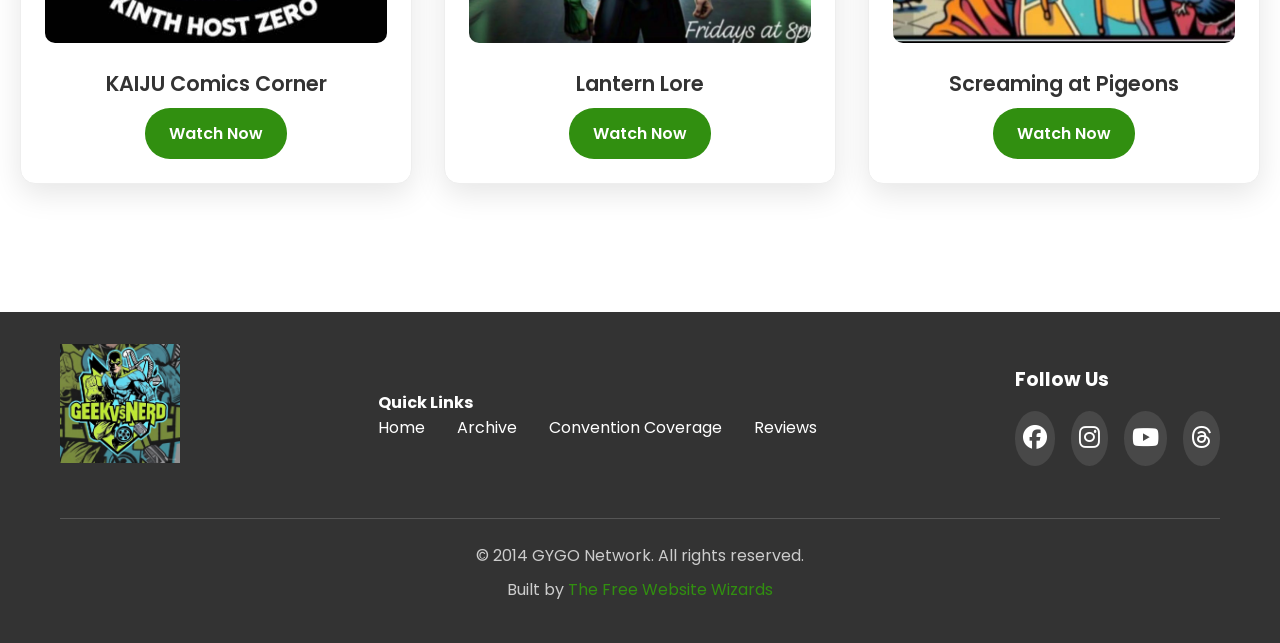
==== commit 42e867f9: "Revised" ====
--- a/index.html
+++ b/index.html
@@ -45,7 +45,7 @@
                     </div>
                     <div class="hero-social">
                         <a href="https://www.facebook.com/gygonetwork" target="_blank"><i class="fab fa-facebook"></i></a>
-                        <a href="https://www.twitch.tv/gygonetwork" target="_blank"><i class="fab fa-twitch"></i></a>
+                        <a href="https://www.instagram.com/gygostudio/" target="_blank"><i class="fab fa-instagram"></i></a>
                         <a href="https://www.youtube.com/@GYGONetwork" target="_blank"><i class="fab fa-youtube"></i></a>
                         <a href="https://www.threads.com/@gygostudio" target="_blank"><i class="fab fa-threads"></i></a>
                     </div>
@@ -107,7 +107,7 @@
                     <h4>Follow Us</h4>
                     <div class="social-icons">
                         <a href="https://www.facebook.com/gygonetwork" target="_blank"><i class="fab fa-facebook"></i></a>
-                        <a href="https://www.twitch.tv/gygonetwork" target="_blank"><i class="fab fa-twitch"></i></a>
+                        <a href="https://www.instagram.com/gygostudio/" target="_blank"><i class="fab fa-instagram"></i></a>
                         <a href="https://www.youtube.com/@GYGONetwork" target="_blank"><i class="fab fa-youtube"></i></a>
                         <a href="https://www.threads.com/@gygostudio" target="_blank"><i class="fab fa-threads"></i></a>
                     </div>
